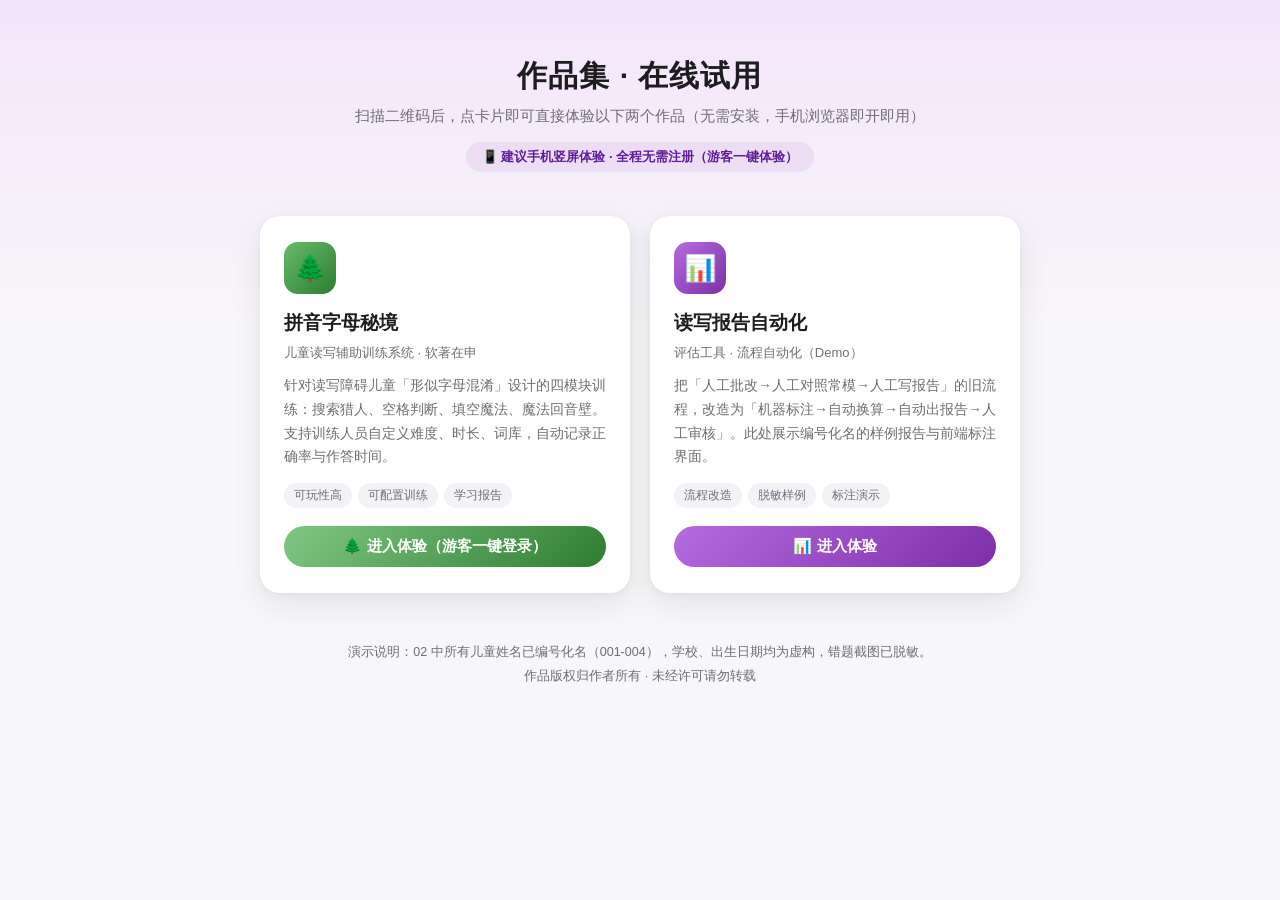
==== index.html @ b6f90646 "作品集在线演示：01 拼音字母秘境 + 02 读写报告自动化 - 入口页 + 三个作品二维码 + README - 01：四个训练模块，游客一键体验，训练配置可自定义 - 02：标注交互演示 + 8 " ====
<!DOCTYPE html>
<html lang="zh-CN">
<head>
<meta charset="UTF-8">
<meta name="viewport" content="width=device-width, initial-scale=1.0">
<title>作品集演示 · 陈汝桐</title>
<link rel="icon" href="data:image/svg+xml,<svg xmlns='http://www.w3.org/2000/svg' viewBox='0 0 100 100'><rect width='100' height='100' rx='22' fill='%237E2FA8'/><text x='50' y='68' font-size='52' text-anchor='middle' fill='white' font-family='sans-serif' font-weight='bold'>陈</text></svg>">
<style>
:root {
  --bg: #F7F6F9;
  --card: #FFFFFF;
  --text-1: #1D1D1F;
  --text-2: #6E6E73;
  --purple: #7E2FA8;
  --purple-deep: #5F1D98;
  --green: #2E7D32;
  --blue: #1565C0;
  --radius: 20px;
  --shadow: 0 2px 8px rgba(29, 29, 31, 0.05), 0 12px 32px rgba(29, 29, 31, 0.08);
}
* { margin: 0; padding: 0; box-sizing: border-box; }
body {
  font-family: -apple-system, BlinkMacSystemFont, "SF Pro Text", "PingFang SC",
    "Hiragino Sans GB", "Microsoft YaHei", "Helvetica Neue", Arial, sans-serif;
  background: linear-gradient(180deg, #F3E5FA 0%, var(--bg) 320px);
  color: var(--text-1);
  min-height: 100vh;
  -webkit-font-smoothing: antialiased;
}
.container { max-width: 960px; margin: 0 auto; padding: 0 20px; }

header { text-align: center; padding: 56px 0 8px; }
header h1 { font-size: 30px; font-weight: 700; letter-spacing: 1px; }
header .sub { margin-top: 10px; color: var(--text-2); font-size: 15px; }
header .badge {
  display: inline-block; margin-top: 16px; padding: 6px 16px;
  border-radius: 999px; background: rgba(126, 47, 168, 0.08);
  color: var(--purple-deep); font-size: 13px; font-weight: 600;
}

.grid {
  display: grid; grid-template-columns: repeat(2, 1fr);
  gap: 20px; padding: 36px 0 20px;
  max-width: 760px; margin: 0 auto;
}
@media (max-width: 800px) { .grid { grid-template-columns: 1fr; } }

.card {
  background: var(--card); border-radius: var(--radius);
  box-shadow: var(--shadow); padding: 26px 24px;
  display: flex; flex-direction: column;
  transition: transform .18s ease, box-shadow .18s ease;
  text-decoration: none; color: inherit;
}
.card:hover { transform: translateY(-4px); box-shadow: 0 16px 40px rgba(29, 29, 31, 0.12); }
.card .icon {
  width: 52px; height: 52px; border-radius: 14px;
  display: flex; align-items: center; justify-content: center;
  font-size: 26px; margin-bottom: 16px; color: #fff;
}
.card:nth-child(1) .icon { background: linear-gradient(135deg, #66BB6A, #2E7D32); }
.card:nth-child(2) .icon { background: linear-gradient(135deg, #B56BE0, #7E2FA8); }
.card h2 { font-size: 19px; font-weight: 700; margin-bottom: 8px; }
.card .role { font-size: 13px; color: var(--text-2); margin-bottom: 12px; }
.card .desc { font-size: 14px; color: var(--text-2); line-height: 1.7; flex: 1; }
.card .tags { margin-top: 14px; display: flex; flex-wrap: wrap; gap: 6px; }
.card .tag {
  font-size: 12px; padding: 4px 10px; border-radius: 999px;
  background: #F2F2F7; color: var(--text-2);
}
.card .cta {
  margin-top: 18px; text-align: center; padding: 11px 0;
  border-radius: 999px; font-size: 15px; font-weight: 600;
  color: #fff; background: linear-gradient(135deg, #B56BE0, #7E2FA8);
}
.card:nth-child(1) .cta { background: linear-gradient(135deg, #81C784, #2E7D32); }

footer {
  text-align: center; padding: 28px 0 48px;
  color: var(--text-2); font-size: 12.5px; line-height: 1.9;
}
footer a { color: var(--purple); text-decoration: none; }
</style>
</head>
<body>
<div class="container">
  <header>
    <h1>作品集 · 在线试用</h1>
    <p class="sub">扫描二维码后，点卡片即可直接体验以下两个作品（无需安装，手机浏览器即开即用）</p>
    <span class="badge">📱 建议手机竖屏体验 · 全程无需注册（游客一键体验）</span>
  </header>

  <div class="grid">
    <a class="card" href="01-拼音字母秘境/拼音字母秘境-合并版.html">
      <div class="icon">🌲</div>
      <h2>拼音字母秘境</h2>
      <div class="role">儿童读写辅助训练系统 · 软著在申</div>
      <div class="desc">针对读写障碍儿童「形似字母混淆」设计的四模块训练：搜索猎人、空格判断、填空魔法、魔法回音壁。支持训练人员自定义难度、时长、词库，自动记录正确率与作答时间。</div>
      <div class="tags"><span class="tag">可玩性高</span><span class="tag">可配置训练</span><span class="tag">学习报告</span></div>
      <div class="cta">🌲 进入体验（游客一键登录）</div>
    </a>

    <a class="card" href="02-报告自动化/">
      <div class="icon">📊</div>
      <h2>读写报告自动化</h2>
      <div class="role">评估工具 · 流程自动化（Demo）</div>
      <div class="desc">把「人工批改→人工对照常模→人工写报告」的旧流程，改造为「机器标注→自动换算→自动出报告→人工审核」。此处展示编号化名的样例报告与前端标注界面。</div>
      <div class="tags"><span class="tag">流程改造</span><span class="tag">脱敏样例</span><span class="tag">标注演示</span></div>
      <div class="cta">📊 进入体验</div>
    </a>
  </div>

  <footer>
    演示说明：02 中所有儿童姓名已编号化名（001-004），学校、出生日期均为虚构，错题截图已脱敏。<br>
    作品版权归作者所有 · 未经许可请勿转载
  </footer>
</div>
</body>
</html>
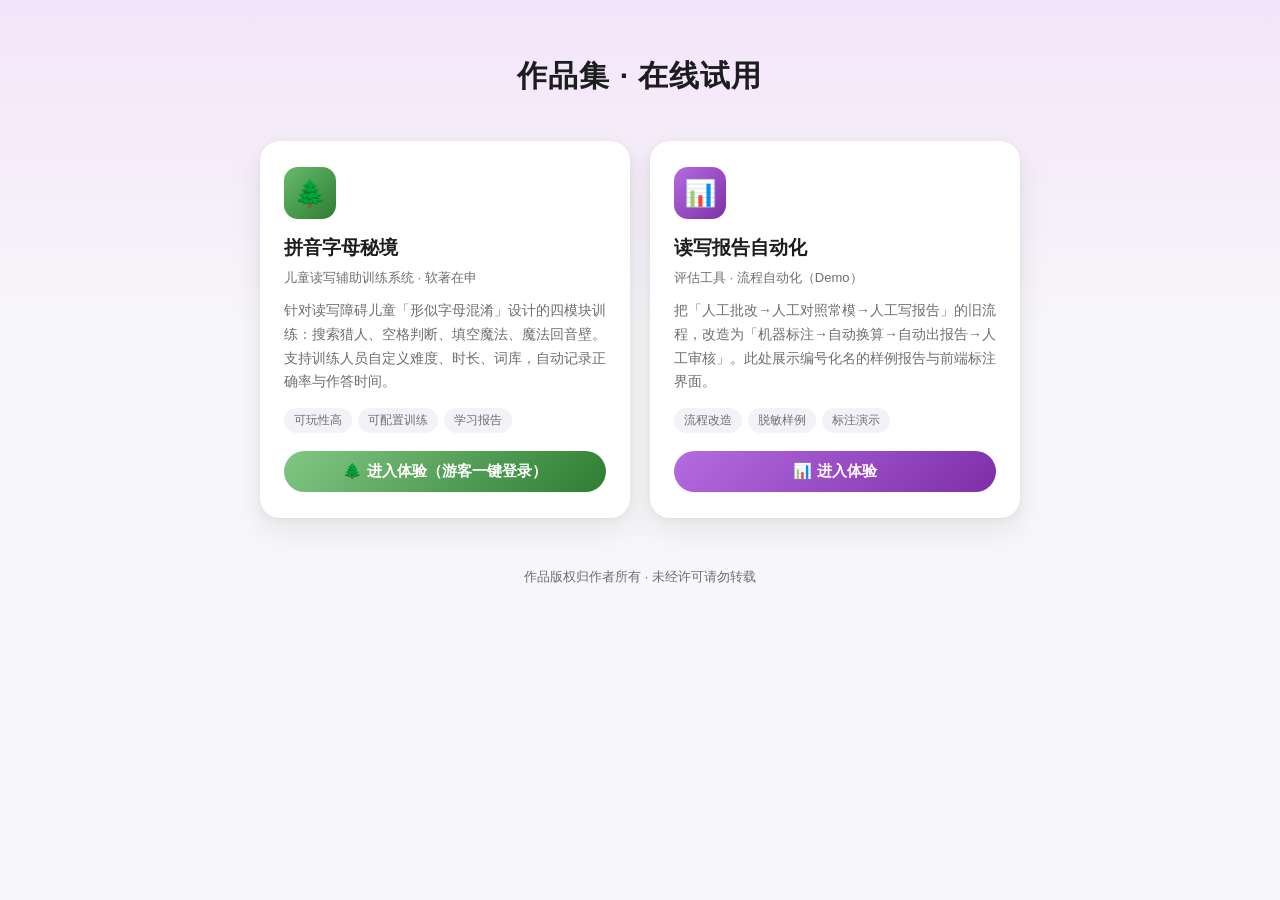
==== commit 481eff09: "入口页文案精简：移除扫码说明、竖屏提示与脱敏声明 Co-Authored-By: Claude Code <noreply@anthropic.com>" ====
--- a/index.html
+++ b/index.html
@@ -31,12 +31,6 @@
 
 header { text-align: center; padding: 56px 0 8px; }
 header h1 { font-size: 30px; font-weight: 700; letter-spacing: 1px; }
-header .sub { margin-top: 10px; color: var(--text-2); font-size: 15px; }
-header .badge {
-  display: inline-block; margin-top: 16px; padding: 6px 16px;
-  border-radius: 999px; background: rgba(126, 47, 168, 0.08);
-  color: var(--purple-deep); font-size: 13px; font-weight: 600;
-}
 
 .grid {
   display: grid; grid-template-columns: repeat(2, 1fr);
@@ -86,8 +80,6 @@
 <div class="container">
   <header>
     <h1>作品集 · 在线试用</h1>
-    <p class="sub">扫描二维码后，点卡片即可直接体验以下两个作品（无需安装，手机浏览器即开即用）</p>
-    <span class="badge">📱 建议手机竖屏体验 · 全程无需注册（游客一键体验）</span>
   </header>
 
   <div class="grid">
@@ -111,7 +103,6 @@
   </div>
 
   <footer>
-    演示说明：02 中所有儿童姓名已编号化名（001-004），学校、出生日期均为虚构，错题截图已脱敏。<br>
     作品版权归作者所有 · 未经许可请勿转载
   </footer>
 </div>
